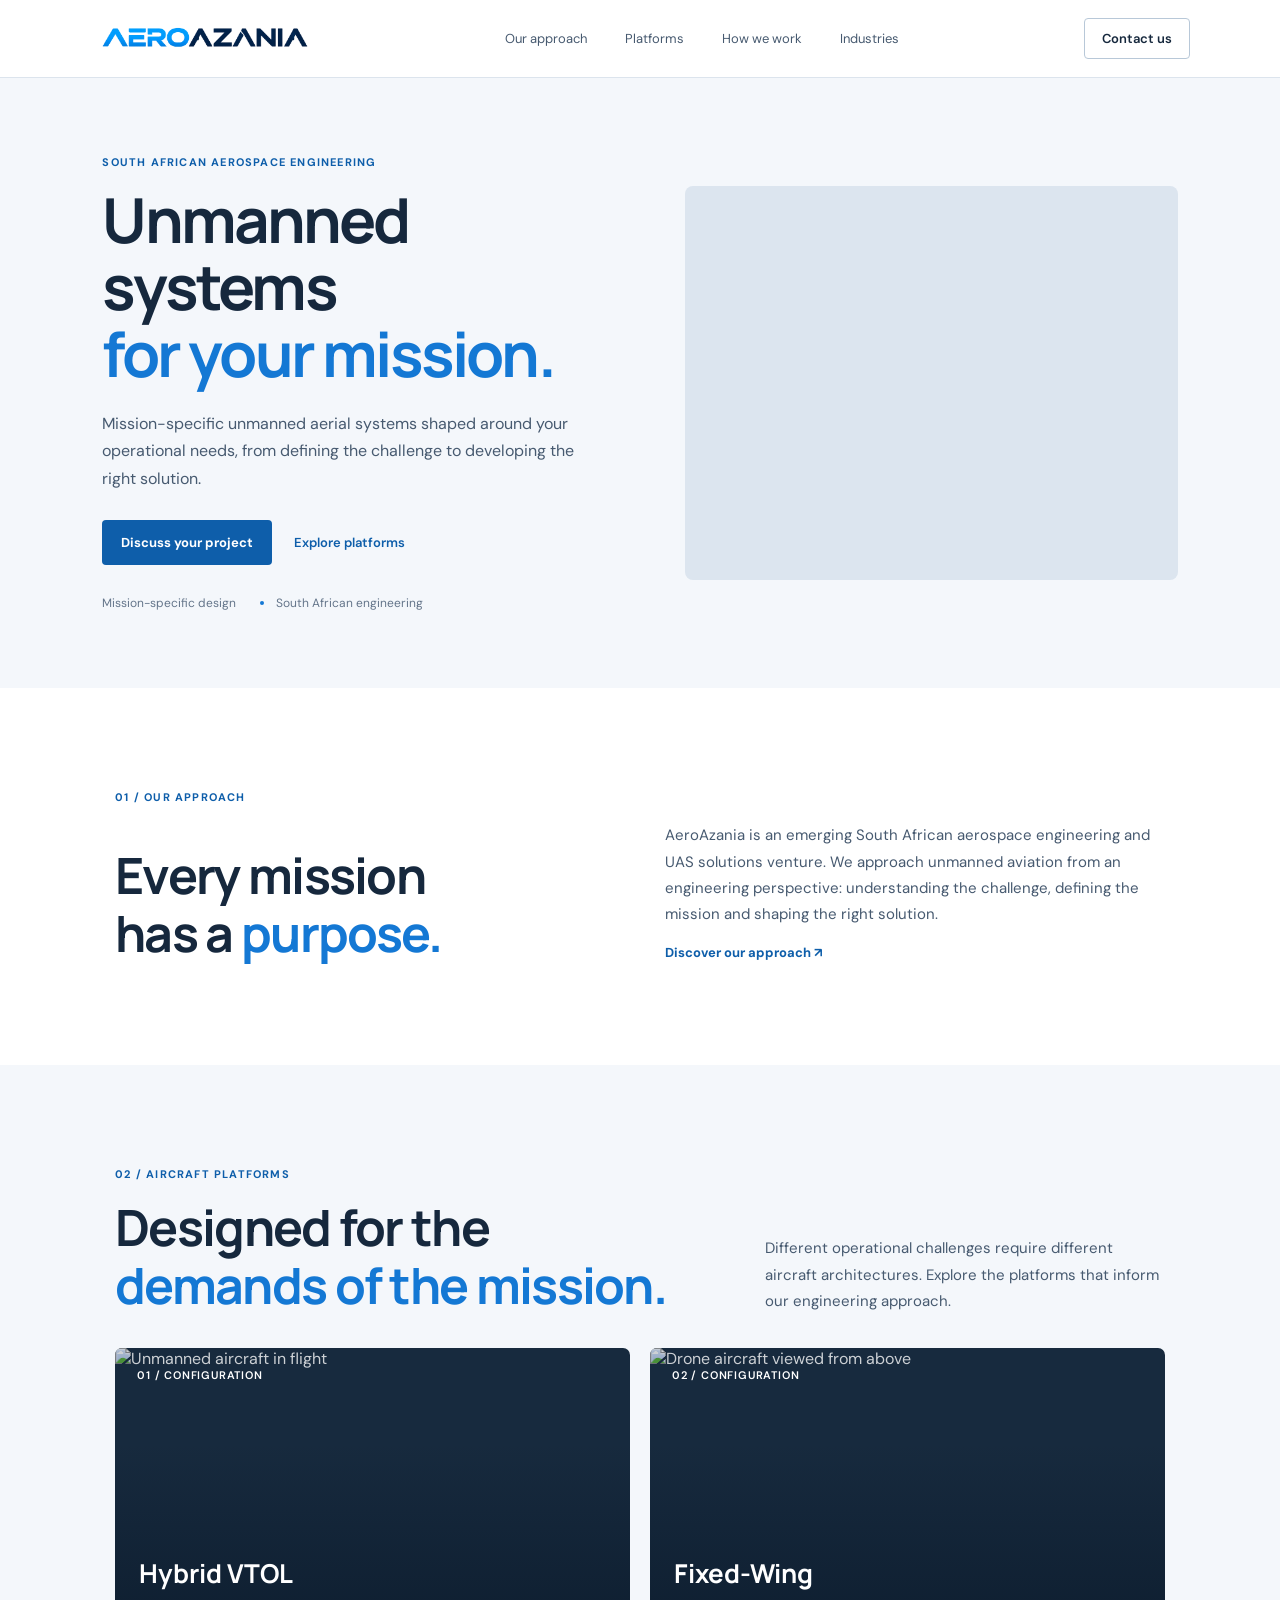
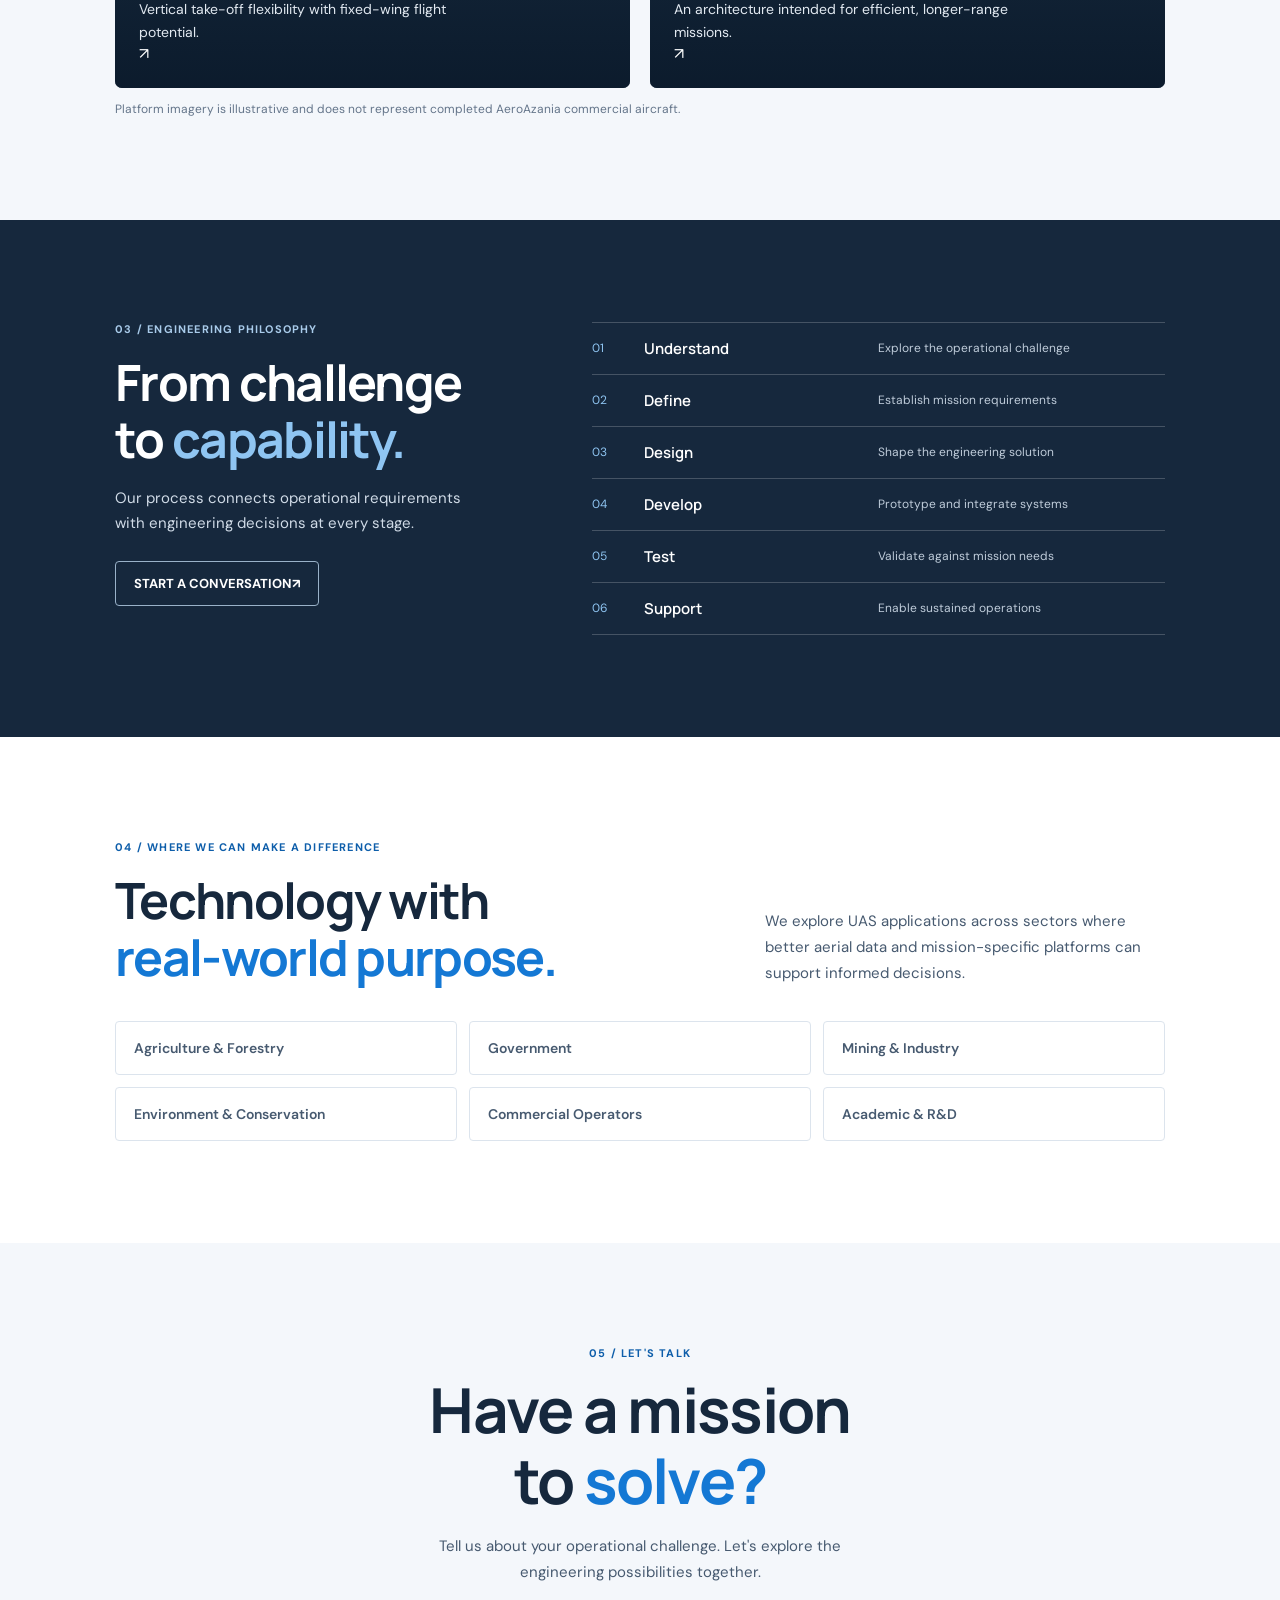
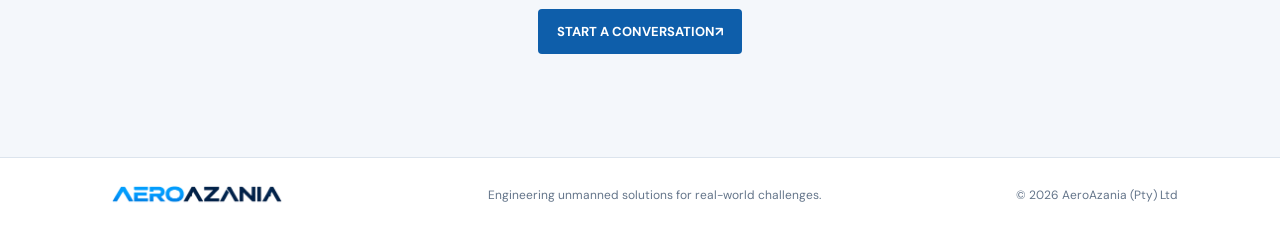
==== index.html @ 13a6a1da "Create index.html" ====
<!DOCTYPE html>
<html lang="en">
<head>
  <meta charset="UTF-8">
  <meta name="viewport" content="width=device-width, initial-scale=1.0">
  <meta name="description" content="AeroAzania engineers bespoke unmanned aerial systems around real-world operational challenges.">
  <title>AeroAzania | Engineering Unmanned Solutions</title>
  <link rel="preconnect" href="https://fonts.googleapis.com">
  <link rel="preconnect" href="https://fonts.gstatic.com" crossorigin>
  <link href="https://fonts.googleapis.com/css2?family=DM+Sans:wght@400;500;600;700&family=Manrope:wght@400;500;600;700;800&display=swap" rel="stylesheet">
  <link rel="stylesheet" href="aeroazania_landing_page/css/style.css">
</head>
<body>
  <header class="site-header">
    <a class="brand" href="#home" aria-label="AeroAzania home">
      <img class="brand-logo" src="Aero Azania Logo-final.png" alt="AeroAzania">
    </a>

    <button class="menu-toggle" aria-label="Open navigation" aria-expanded="false">
      <span></span><span></span><span></span>
    </button>

    <nav class="main-nav" aria-label="Main navigation">
      <a href="#about">Our approach</a>
      <a href="#solutions">Platforms</a>
      <a href="#engineering">How we work</a>
      <a href="#industries">Industries</a>
    </nav>

    <a class="header-cta" href="#contact">Contact us</a>
  </header>

  <main>
    <section class="hero" id="home">
      <div class="hero-content">
        <p class="eyebrow">South African aerospace engineering</p>
        <h1>Unmanned systems<br><span>for your mission.</span></h1>
        <p class="hero-copy">Mission-specific unmanned aerial systems shaped around your operational needs, from defining the challenge to developing the right solution.</p>
        <div class="hero-actions">
          <a class="button button-primary" href="#contact">Discuss your project</a>
          <a class="text-link" href="#solutions">Explore platforms</a>
        </div>
        <div class="hero-meta">
          <span>Mission-specific design</span>
          <span>South African engineering</span>
        </div>
      </div>

      <div class="hero-visual" aria-label="Unmanned aircraft visual">
        <video class="aircraft-video" autoplay muted loop playsinline preload="metadata" aria-label="AeroAzania logo introduction video">
          <source src="aero_azania_logo_intro_web.mp4" type="video/mp4">
        </video>
      </div>
    </section>

    <section class="intro section-pad" id="about">
      <div class="section-kicker">01 / OUR APPROACH</div>
      <div class="intro-layout">
        <h2>Every mission<br>has a <em>purpose.</em></h2>
        <div class="intro-copy">
          <p>AeroAzania is an emerging South African aerospace engineering and UAS solutions venture. We approach unmanned aviation from an engineering perspective: understanding the challenge, defining the mission and shaping the right solution.</p>
          <a class="underlined-link" href="#solutions">Discover our approach <span>↗</span></a>
        </div>
      </div>
    </section>

    <section class="platforms section-pad" id="solutions">
      <div class="section-heading">
        <div>
          <div class="section-kicker">02 / AIRCRAFT PLATFORMS</div>
          <h2>Designed for the<br><em>demands of the mission.</em></h2>
        </div>
        <p>Different operational challenges require different aircraft architectures. Explore the platforms that inform our engineering approach.</p>
      </div>
      <div class="platform-grid">
        <article class="platform-card">
          <img src="https://images.unsplash.com/photo-1473968512647-3e447244af8f?auto=format&fit=crop&w=1100&q=85" alt="Unmanned aircraft in flight">
          <div class="card-overlay"></div>
          <div class="platform-number">01 / CONFIGURATION</div>
          <div class="platform-info">
            <h3>Hybrid VTOL</h3>
            <p>Vertical take-off flexibility with fixed-wing flight potential.</p>
            <span class="card-arrow">↗</span>
          </div>
        </article>
        <article class="platform-card">
          <img src="https://images.unsplash.com/photo-1527977966376-1c8408f9f108?auto=format&fit=crop&w=1100&q=85" alt="Drone aircraft viewed from above">
          <div class="card-overlay"></div>
          <div class="platform-number">02 / CONFIGURATION</div>
          <div class="platform-info">
            <h3>Fixed-Wing</h3>
            <p>An architecture intended for efficient, longer-range missions.</p>
            <span class="card-arrow">↗</span>
          </div>
        </article>
      </div>
      <p class="disclaimer">Platform imagery is illustrative and does not represent completed AeroAzania commercial aircraft.</p>
    </section>

    <section class="engineering section-pad" id="engineering">
      <div class="engineering-copy">
        <div class="section-kicker">03 / ENGINEERING PHILOSOPHY</div>
        <h2>From challenge<br>to <em>capability.</em></h2>
        <p>Our process connects operational requirements with engineering decisions at every stage.</p>
        <a class="button button-outline" href="#contact">START A CONVERSATION <span>↗</span></a>
      </div>
      <div class="process-list">
        <div class="process-item"><span>01</span><b>Understand</b><small>Explore the operational challenge</small><i>↗</i></div>
        <div class="process-item"><span>02</span><b>Define</b><small>Establish mission requirements</small><i>↗</i></div>
        <div class="process-item"><span>03</span><b>Design</b><small>Shape the engineering solution</small><i>↗</i></div>
        <div class="process-item"><span>04</span><b>Develop</b><small>Prototype and integrate systems</small><i>↗</i></div>
        <div class="process-item"><span>05</span><b>Test</b><small>Validate against mission needs</small><i>↗</i></div>
        <div class="process-item"><span>06</span><b>Support</b><small>Enable sustained operations</small><i>↗</i></div>
      </div>
    </section>

    <section class="industries section-pad" id="industries">
      <div class="section-kicker">04 / WHERE WE CAN MAKE A DIFFERENCE</div>
      <div class="section-heading">
        <h2>Technology with<br><em>real-world purpose.</em></h2>
        <p>We explore UAS applications across sectors where better aerial data and mission-specific platforms can support informed decisions.</p>
      </div>
      <div class="industry-tags">
        <span>Agriculture & Forestry</span><span>Government</span><span>Mining & Industry</span>
        <span>Environment & Conservation</span><span>Commercial Operators</span><span>Academic & R&D</span>
      </div>
    </section>

    <section class="contact-banner section-pad" id="contact">
      <div class="section-kicker">05 / LET'S TALK</div>
      <h2>Have a mission<br>to <em>solve?</em></h2>
      <p>Tell us about your operational challenge. Let's explore the engineering possibilities together.</p>
      <a class="button button-primary" href="mailto:info@aeroazania.co.za">START A CONVERSATION <span>↗</span></a>
    </section>
  </main>

  <footer class="site-footer">
    <a class="brand" href="#home" aria-label="AeroAzania home">
      <img class="brand-logo" src="Aero Azania Logo-final.png" alt="AeroAzania">
    </a>
    <p>Engineering unmanned solutions for real-world challenges.</p>
    <span>© <span id="year"></span> AeroAzania (Pty) Ltd</span>
  </footer>

  <script src="aeroazania_landing_page/js/main.js"></script>
</body>
</html>
---- aeroazania_landing_page/css/style.css ----
* { box-sizing: border-box; }
:root {
  --ink: #16283d;
  --ink-soft: #475a70;
  --muted: #64758a;
  --blue: #1478d4;
  --blue-dark: #0e5eaa;
  --surface: #f4f7fb;
  --line: #dce4ed;
}

html { scroll-behavior: smooth; }
body { margin: 0; background: #fff; color: var(--ink); font-family: "DM Sans", sans-serif; }
a { color: inherit; text-decoration: none; }
a:focus-visible, button:focus-visible { outline: 3px solid #6aa9e5; outline-offset: 3px; }
h1, h2, h3, p { margin-top: 0; }
main section[id] { scroll-margin-top: 88px; }

.site-header {
  position: sticky;
  top: 0;
  z-index: 20;
  min-height: 78px;
  padding: 8px 7%;
  display: flex;
  align-items: center;
  justify-content: space-between;
  gap: 30px;
  background: #fff;
  border-bottom: 1px solid var(--line);
}
.brand { display: inline-flex; align-items: center; flex: 0 0 auto; }
.brand-logo { display: block; width: 230px; max-width: 100%; height: auto; }
.site-footer .brand-logo { width: 190px; }
.main-nav { display: flex; align-items: center; justify-content: center; gap: clamp(18px, 3vw, 38px); flex: 1; }
.main-nav a { color: var(--ink-soft); font-size: 13px; transition: color .2s; }
.main-nav a:hover, .main-nav a.active { color: var(--blue-dark); }
.header-cta {
  padding: 11px 17px;
  border: 1px solid #b8c8d8;
  border-radius: 4px;
  color: var(--ink);
  font-size: 13px;
  font-weight: 600;
  transition: background .2s, color .2s, border-color .2s;
}
.header-cta:hover { color: #fff; background: var(--ink); border-color: var(--ink); }
.menu-toggle { display: none; background: none; border: 0; padding: 8px; }
.menu-toggle span { display: block; width: 22px; height: 2px; margin: 5px; background: var(--ink); }

.hero {
  min-height: 610px;
  padding: 72px 8%;
  display: grid;
  grid-template-columns: minmax(0, 1fr) minmax(0, .95fr);
  align-items: center;
  gap: 6%;
  background: var(--surface);
}
.hero-content { max-width: 620px; }
.eyebrow, .section-kicker {
  margin-bottom: 18px;
  color: var(--blue-dark);
  font-size: 11px;
  font-weight: 700;
  letter-spacing: 1.2px;
  text-transform: uppercase;
}
.hero h1 {
  margin-bottom: 22px;
  font: 700 clamp(42px, 5vw, 62px)/1.08 Manrope, sans-serif;
  letter-spacing: -2.8px;
}
.hero h1 span { color: var(--blue); }
.hero-copy { max-width: 490px; color: var(--ink-soft); font-size: 16px; line-height: 1.7; }
.hero-actions { display: flex; align-items: center; flex-wrap: wrap; gap: 22px; margin-top: 28px; }
.button {
  display: inline-flex;
  align-items: center;
  justify-content: center;
  padding: 13px 18px;
  border: 1px solid transparent;
  border-radius: 4px;
  font-size: 13px;
  font-weight: 700;
  transition: background .2s, color .2s, transform .2s;
}
.button-primary { color: #fff; background: var(--blue-dark); }
.button-primary:hover { background: #094b89; transform: translateY(-1px); }
.text-link { color: var(--blue-dark); font-size: 13px; font-weight: 600; }
.text-link:hover { text-decoration: underline; text-underline-offset: 4px; }
.hero-meta { display: flex; flex-wrap: wrap; gap: 10px 24px; margin-top: 30px; color: var(--muted); font-size: 12px; }
.hero-meta span + span::before { content: ""; display: inline-block; width: 4px; height: 4px; margin: 0 12px 2px 0; border-radius: 50%; background: var(--blue); }
.hero-visual { width: 100%; min-height: 340px; aspect-ratio: 1.25; overflow: hidden; border-radius: 8px; background: #dce5ef; }
.aircraft-video { display: block; width: 100%; height: 100%; min-height: 340px; object-fit: cover; mix-blend-mode: multiply; }

.section-pad { padding: clamp(68px, 8vw, 108px) 9%; }
.intro { background: #fff; }
.intro-layout, .section-heading { display: flex; justify-content: space-between; align-items: flex-end; gap: 50px; }
.intro h2, .section-heading h2, .engineering h2, .contact-banner h2 {
  margin-bottom: 0;
  font: 700 clamp(34px, 4vw, 50px)/1.15 Manrope, sans-serif;
  letter-spacing: -1.7px;
}
h2 em { color: var(--blue); font-style: normal; }
.intro-copy { max-width: 500px; }
.intro-copy p, .section-heading > p { margin-bottom: 0; color: var(--ink-soft); font-size: 15px; line-height: 1.75; }
.underlined-link { display: inline-block; margin-top: 17px; color: var(--blue-dark); font-size: 13px; font-weight: 700; }
.underlined-link:hover { text-decoration: underline; text-underline-offset: 4px; }

.platforms { background: var(--surface); }
.section-heading { margin-bottom: 34px; }
.section-heading > div { max-width: 600px; }
.section-heading > p { max-width: 400px; }
.platform-grid { display: grid; grid-template-columns: repeat(2, minmax(0, 1fr)); gap: 20px; }
.platform-card { position: relative; min-height: 340px; overflow: hidden; border-radius: 7px; background: #172a3e; color: #fff; }
.platform-card img { position: absolute; inset: 0; width: 100%; height: 100%; object-fit: cover; opacity: .78; transition: transform .4s; }
.platform-card:hover img { transform: scale(1.03); }
.card-overlay { position: absolute; inset: 0; background: linear-gradient(0deg, rgba(10, 25, 42, .88), rgba(10, 25, 42, 0) 72%); }
.platform-number { position: absolute; top: 20px; left: 22px; font-size: 11px; font-weight: 600; letter-spacing: .8px; }
.platform-info { position: absolute; right: 24px; bottom: 24px; left: 24px; }
.platform-info h3 { margin-bottom: 7px; font: 700 26px Manrope, sans-serif; }
.platform-info p { max-width: 360px; margin-bottom: 0; color: #e2e9f1; font-size: 14px; line-height: 1.6; }
.disclaimer { margin: 13px 0 0; color: var(--muted); font-size: 12px; }

.engineering { display: grid; grid-template-columns: .8fr 1.2fr; gap: 9%; background: var(--ink); color: #fff; }
.engineering .section-kicker { color: #a9cbea; }
.engineering h2 { margin-bottom: 17px; }
.engineering h2 em { color: #8fc5f2; }
.engineering-copy > p { max-width: 370px; margin-bottom: 24px; color: #d0dbe7; font-size: 15px; line-height: 1.7; }
.button-outline { border-color: #9ab2c9; color: #fff; }
.button-outline:hover { background: #fff; color: var(--ink); }
.process-list { border-top: 1px solid rgba(255,255,255,.2); }
.process-item { display: grid; grid-template-columns: 38px 1fr 1.3fr; align-items: center; gap: 14px; padding: 15px 0; border-bottom: 1px solid rgba(255,255,255,.2); }
.process-item > span { color: #8fc5f2; font-size: 12px; }
.process-item b { font: 600 15px Manrope, sans-serif; }
.process-item small { color: #bfccda; font-size: 12px; }
.process-item i { display: none; }

.industries { background: #fff; }
.industries .section-heading { align-items: flex-end; }
.industry-tags { display: grid; grid-template-columns: repeat(3, minmax(0, 1fr)); gap: 12px; margin-top: 32px; }
.industry-tags span { padding: 17px 18px; border: 1px solid var(--line); border-radius: 4px; background: #fff; color: var(--ink-soft); font-size: 14px; font-weight: 600; }

.contact-banner { text-align: center; background: var(--surface); }
.contact-banner .section-kicker { margin-bottom: 14px; }
.contact-banner h2 { font-size: clamp(40px, 5vw, 62px); }
.contact-banner p { max-width: 470px; margin: 18px auto 24px; color: var(--ink-soft); font-size: 15px; line-height: 1.7; }
.site-footer { display: flex; align-items: center; justify-content: space-between; gap: 24px; padding: 26px 8%; border-top: 1px solid var(--line); color: var(--muted); font-size: 12px; }
.site-footer p { margin: 0; }

@media (max-width: 900px) {
  .site-header { padding-right: 5%; padding-left: 5%; gap: 20px; }
  .brand-logo { width: 190px; }
  .main-nav { gap: 17px; }
  .main-nav a { font-size: 12px; }
  .hero { min-height: auto; grid-template-columns: 1fr; padding-right: 6%; padding-left: 6%; gap: 34px; }
  .hero h1 { font-size: clamp(40px, 6vw, 56px); }
  .hero-visual { aspect-ratio: 1.8; max-height: 430px; }
  .section-pad { padding-right: 7%; padding-left: 7%; }
  .intro-layout, .section-heading { gap: 30px; }
}

@media (max-width: 680px) {
  .site-header { min-height: 68px; padding: 7px 5%; gap: 8px; }
  .brand-logo { width: 135px; }
  .header-cta { margin-left: auto; padding: 9px 11px; font-size: 12px; }
  .menu-toggle { display: block; order: 3; }
  .main-nav { display: none; position: absolute; top: 100%; left: 0; right: 0; padding: 18px 7%; background: #fff; border-bottom: 1px solid var(--line); flex-direction: column; align-items: flex-start; gap: 18px; }
  .main-nav.open { display: flex; }
  .hero { min-height: auto; grid-template-columns: 1fr; gap: 32px; padding: 58px 7% 48px; }
  .hero h1 { font-size: clamp(39px, 10vw, 54px); letter-spacing: -1.8px; }
  .hero-copy { font-size: 15px; }
  .hero-visual { aspect-ratio: 1.4; max-height: none; }
  .hero-visual, .aircraft-video { min-height: 250px; }
  .section-pad { padding: 62px 7%; }
  .intro-layout, .section-heading { display: block; }
  .intro-copy, .section-heading > p { margin-top: 20px; }
  .platform-grid, .industry-tags { grid-template-columns: 1fr; }
  .platform-card { min-height: 300px; }
  .engineering { grid-template-columns: 1fr; gap: 34px; }
  .process-item { grid-template-columns: 30px 1fr; gap: 8px 12px; }
  .process-item small { grid-column: 2; }
  .site-footer { align-items: flex-start; flex-direction: column; padding: 24px 7%; }
}

@media (prefers-reduced-motion: reduce) {
  *, *::before, *::after { scroll-behavior: auto !important; transition-duration: .01ms !important; }
}
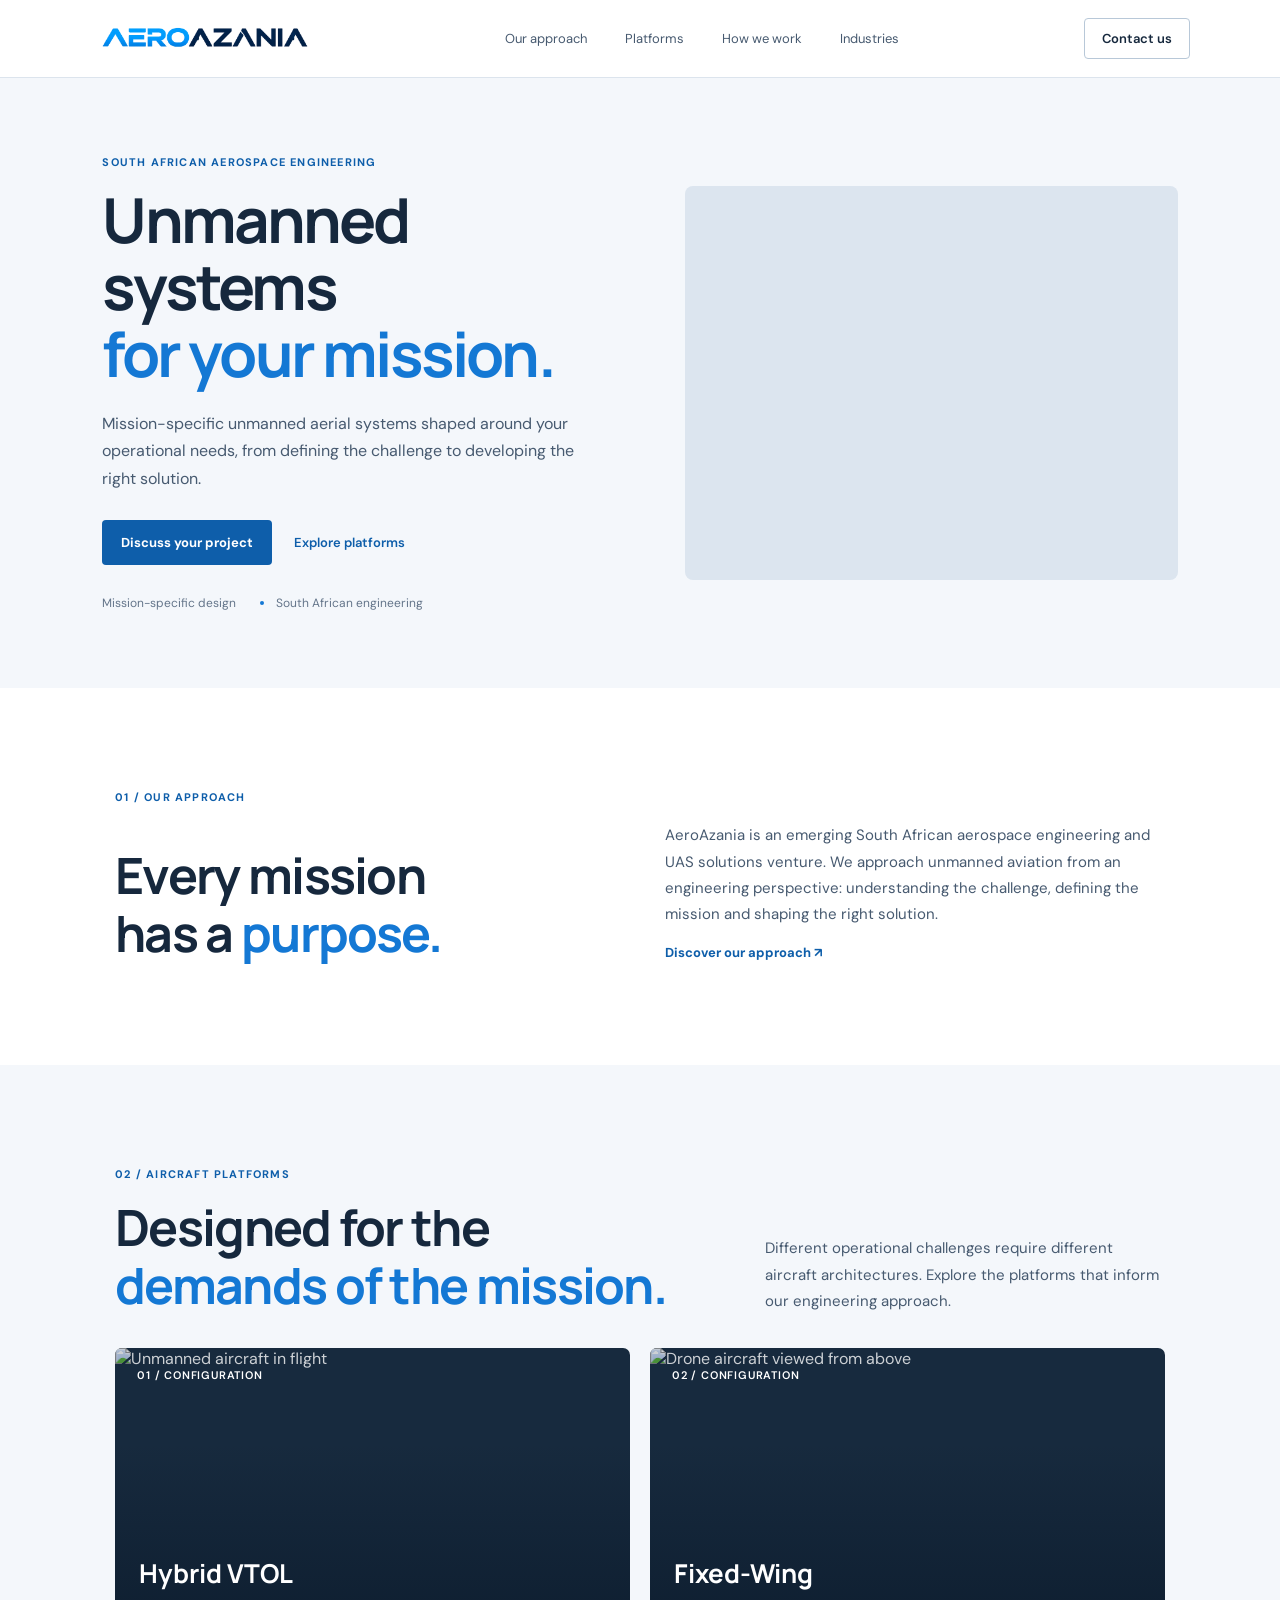
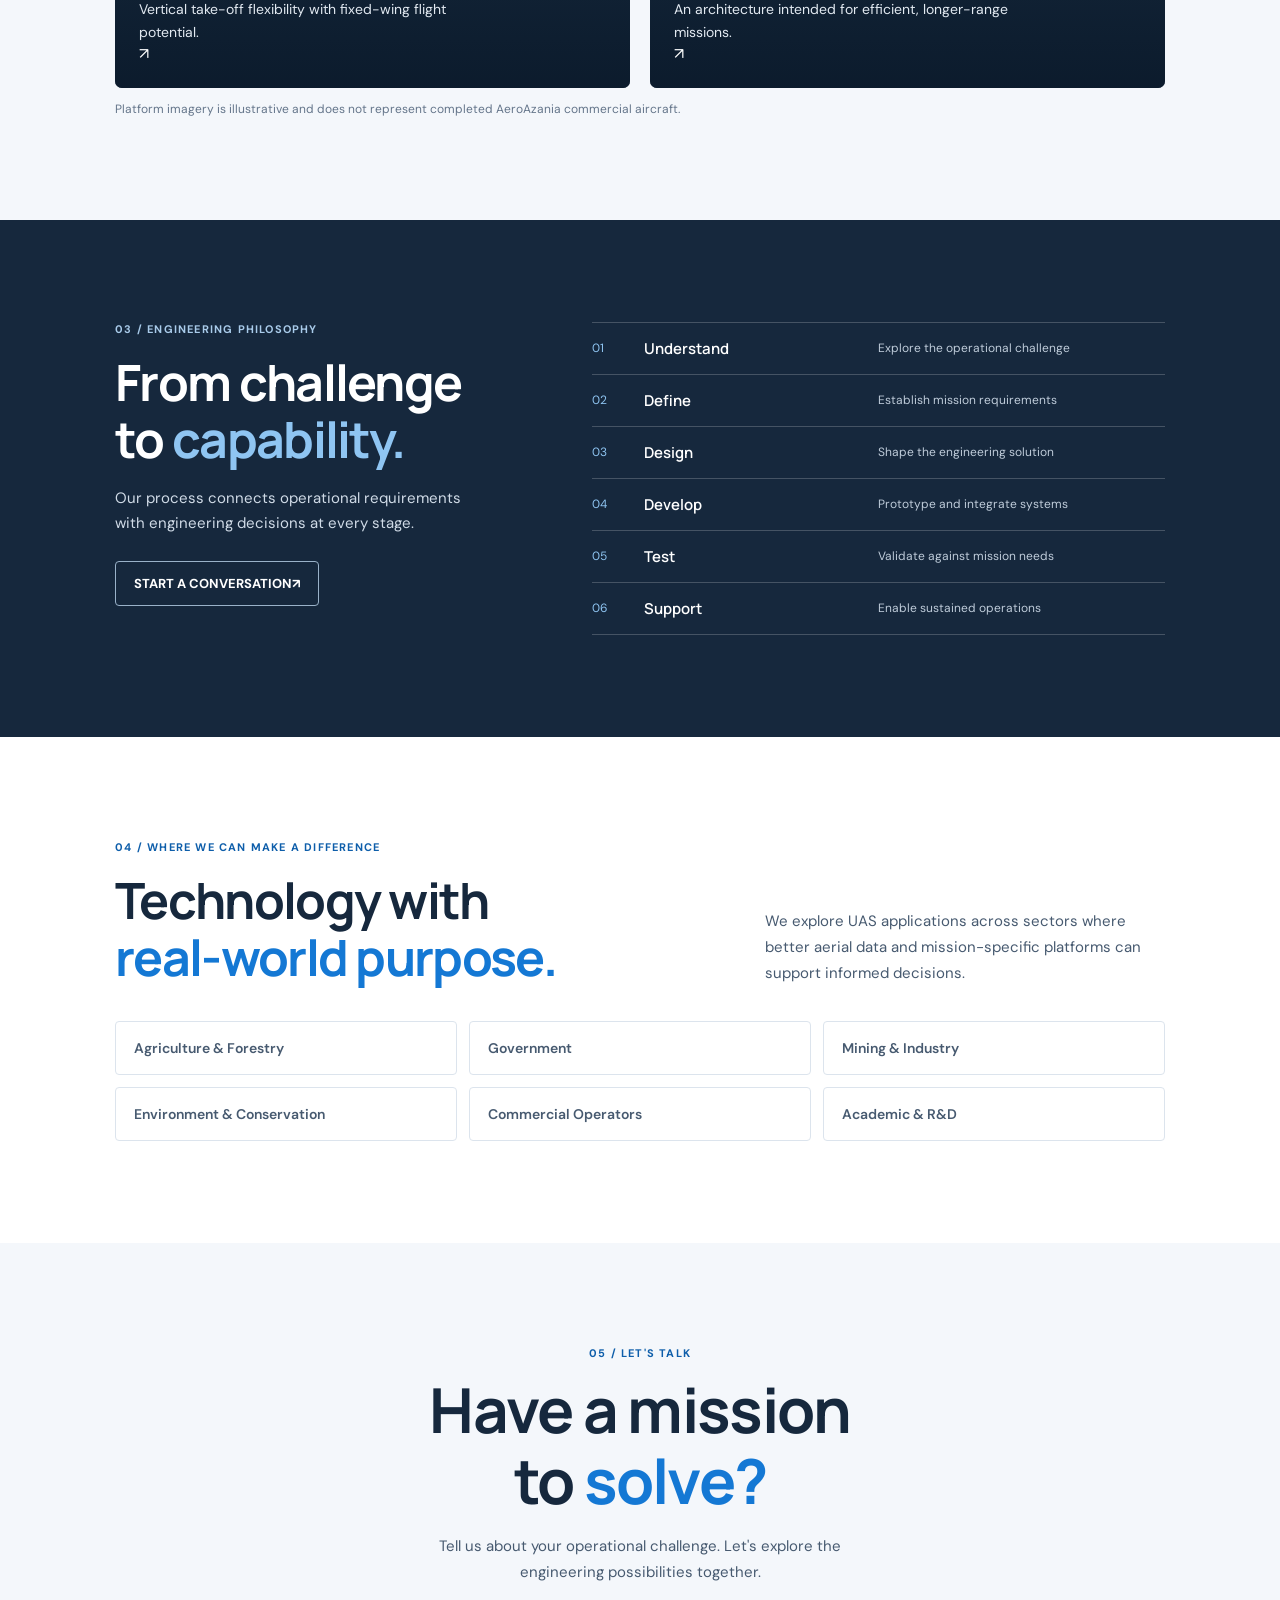
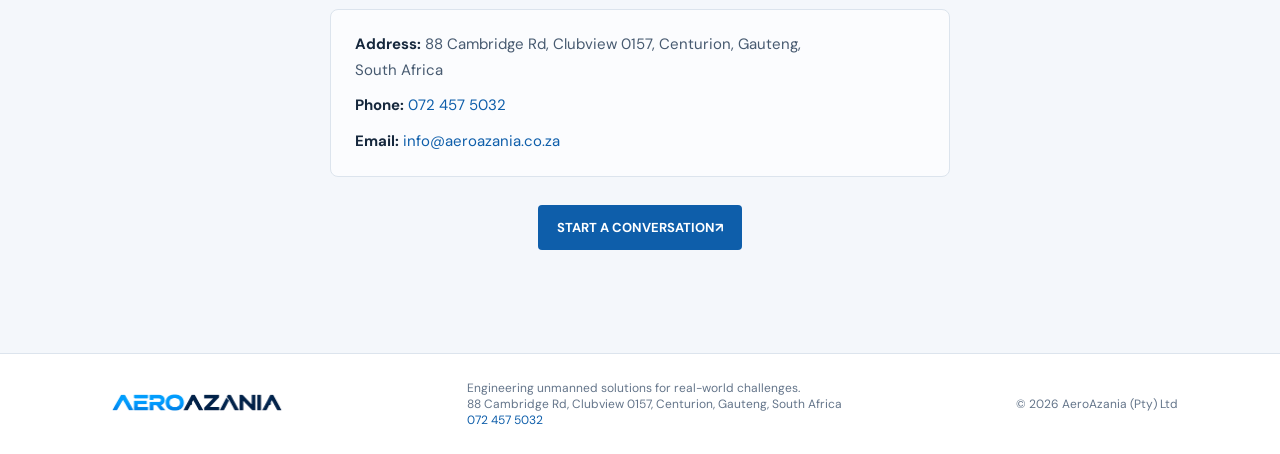
==== commit ec61eba3: "Update index.html" ====
--- a/index.html
+++ b/index.html
@@ -130,6 +130,13 @@
       <div class="section-kicker">05 / LET'S TALK</div>
       <h2>Have a mission<br>to <em>solve?</em></h2>
       <p>Tell us about your operational challenge. Let's explore the engineering possibilities together.</p>
+
+      <div class="contact-details" aria-label="Contact details">
+        <p><strong>Address:</strong> 88 Cambridge Rd, Clubview 0157, Centurion, Gauteng, South Africa</p>
+        <p><strong>Phone:</strong> <a href="tel:+27724575032">072 457 5032</a></p>
+        <p><strong>Email:</strong> <a href="mailto:info@aeroazania.co.za">info@aeroazania.co.za</a></p>
+      </div>
+
       <a class="button button-primary" href="mailto:info@aeroazania.co.za">START A CONVERSATION <span>↗</span></a>
     </section>
   </main>
@@ -138,7 +145,11 @@
     <a class="brand" href="#home" aria-label="AeroAzania home">
       <img class="brand-logo" src="Aero Azania Logo-final.png" alt="AeroAzania">
     </a>
-    <p>Engineering unmanned solutions for real-world challenges.</p>
+    <div>
+      <p>Engineering unmanned solutions for real-world challenges.</p>
+      <p>88 Cambridge Rd, Clubview 0157, Centurion, Gauteng, South Africa</p>
+      <p><a href="tel:+27724575032">072 457 5032</a></p>
+    </div>
     <span>© <span id="year"></span> AeroAzania (Pty) Ltd</span>
   </footer>
 
--- a/aeroazania_landing_page/css/style.css
+++ b/aeroazania_landing_page/css/style.css
@@ -146,8 +146,27 @@
 .contact-banner .section-kicker { margin-bottom: 14px; }
 .contact-banner h2 { font-size: clamp(40px, 5vw, 62px); }
 .contact-banner p { max-width: 470px; margin: 18px auto 24px; color: var(--ink-soft); font-size: 15px; line-height: 1.7; }
+.contact-details {
+  max-width: 620px;
+  margin: 0 auto 28px;
+  padding: 22px 24px;
+  border: 1px solid var(--line);
+  border-radius: 8px;
+  background: rgba(255, 255, 255, 0.7);
+  text-align: left;
+}
+.contact-details p {
+  margin: 0 0 10px;
+  color: var(--ink-soft);
+  font-size: 15px;
+  line-height: 1.7;
+}
+.contact-details p:last-child { margin-bottom: 0; }
+.contact-details strong { color: var(--ink); }
+.contact-details a { color: var(--blue-dark); }
 .site-footer { display: flex; align-items: center; justify-content: space-between; gap: 24px; padding: 26px 8%; border-top: 1px solid var(--line); color: var(--muted); font-size: 12px; }
 .site-footer p { margin: 0; }
+.site-footer a { color: var(--blue-dark); }
 
 @media (max-width: 900px) {
   .site-header { padding-right: 5%; padding-left: 5%; gap: 20px; }
